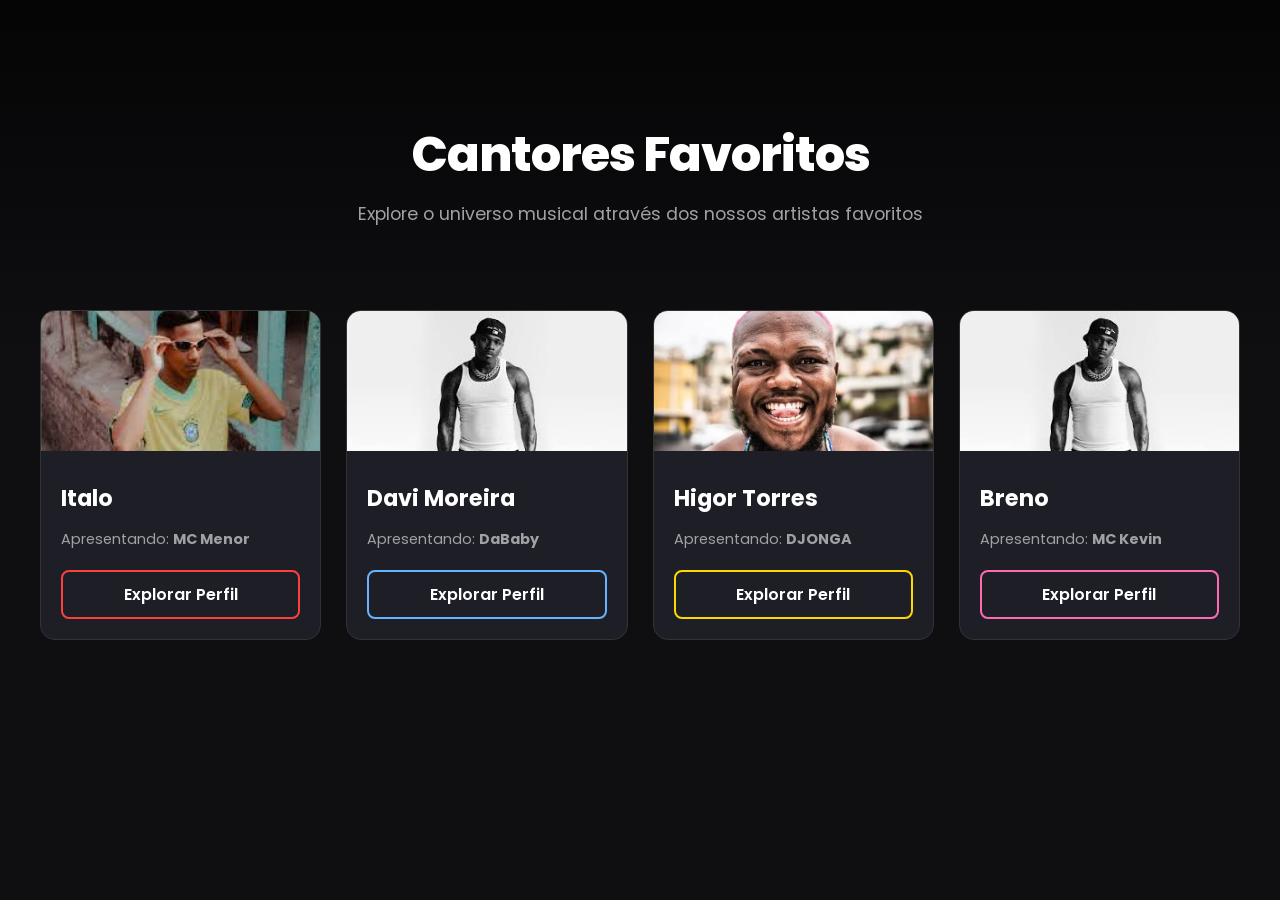
==== index.html @ 3daf4bfa "primeiro commit" ====
<!DOCTYPE html>
<html lang="pt-BR">
<head>
    <meta charset="UTF-8">
    <meta name="viewport" content="width=device-width, initial-scale=1.0">
    <title>Cantores Favoritos🗣️</title>
    <link rel="stylesheet" href="style.css">
    <link href="https://fonts.googleapis.com/css2?family=Poppins:wght@300;400;600;800&display=swap" rel="stylesheet">
</head>
<body>

    <header class="main-header">
        <div class="overlay">
            <h1>Cantores Favoritos</h1>
            <h2>Explore o universo musical através dos nossos artistas favoritos</h2>
        </div>
    </header>

    <main class="container">
        <section class="grid-alunos">

            <article class="card card-menor">
                <div class="card-image1" style="background-image: url('./img/menor.jpg');"></div>
                <div class="card-content">
                    <h3>Italo</h3>
                    <p>Apresentando: <strong>MC Menor</strong></p>
                    <a href="./pages/aluno1.html" class="btn-visitar">Explorar Perfil</a>
                </div>
            </article>

            <article class="card card-dababy">
                <div class="card-image2" style="background-image: url('./img/dababymenu.jpg');"></div>
                <div class="card-content">
                    <h3>Davi Moreira</h3>
                    <p>Apresentando: <strong>DaBaby</strong></p>
                    <a href="./pages/aluno2.html" class="btn-visitar">Explorar Perfil</a>
                </div>
            </article>

            <article class="card card-djonga">
                <div class="card-image3" style="background-image: url('./img/DJONGAmenu.webp');"></div>
                <div class="card-content">
                    <h3>Higor Torres</h3>
                    <p>Apresentando: <strong>DJONGA</strong></p>
                    <a href="./pages/aluno3.html" class="btn-visitar">Explorar Perfil</a>
                </div>
            </article>

            <article class="card card-kevin">
                <div class="card-image4" style="background-image: url('./img/dababymenu.jpg');"></div>
                <div class="card-content">
                    <h3>Breno</h3>
                    <p>Apresentando: <strong>MC Kevin</strong></p>
                    <a href="./pages/italo.html" class="btn-visitar">Explorar Perfil</a>
                </div>
            </article>

        </section>
    </main>

 
</body>
</html>
---- style.css ----
body {
    background-color: #0f0f12;
    color: #ffffff;
    font-family: 'Poppins', sans-serif;
    overflow-x: hidden;
    margin: 0;
}

.main-header {
    height: 40vh;
    background: linear-gradient(rgba(0,0,0,0.7), rgba(15,15,18,1)), 
                url('https://images.unsplash.com/photo-1493225255756-d9584f8606e9?auto=format&fit=crop&w=1350&q=80') center/cover;
    display: flex;
    align-items: center;
    justify-content: center;
    text-align: center;
}

.main-header h1 {
    font-size: 3rem;
    font-weight: 800;
    letter-spacing: -1px;
    margin: 0;
}

.main-header h2 {
    color: #a0a0a5;
    font-size: 1.1rem;
    font-weight: 400;
    margin-top: 10px;
}

.container {
    max-width: 1200px;
    margin: -50px auto 50px;
    padding: 0 20px;
}

.grid-alunos {
    display: grid;
    grid-template-columns: repeat(auto-fit, minmax(250px, 1fr));
    gap: 25px;
}

.card {
    background: #1e1e26;
    border-radius: 15px;
    overflow: hidden;
    border: 1px solid #333;
    transition: all 0.3s ease;
    display: flex;
    flex-direction: column;
}

.card:hover {
    transform: translateY(-10px);
}

.card-image1, .card-image2, .card-image3, .card-image4 {
    height: 140px;
    background-color: #2a2a35;
    background-size: cover;
    background-position: center;
}

.card-content {
    padding: 20px;
}

.card h3 {
    margin: 10px 0 5px;
    font-size: 1.4rem;
    color: #ffffff;
}

.card p {
    color: #a0a0a5;
    font-size: 0.9rem;
    margin-bottom: 20px;
}

.btn-visitar {
    display: inline-block;
    width: 100%;
    box-sizing: border-box;
    text-align: center;
    background: transparent;
    color: #ffffff;
    border: 2px solid #ffffff;
    padding: 10px;
    border-radius: 8px;
    text-decoration: none;
    font-weight: 600;
    transition: all 0.3s ease;
}

.card-menor:hover {
    border-color: #ff3e3e;
    box-shadow: 0 10px 30px rgba(255, 62, 62, 0.3);
}
.card-menor .btn-visitar { border-color: #ff3e3e; }
.card-menor .btn-visitar:hover { background: #ff3e3e; }

.card-dababy:hover {
    border-color: #66b3ff;
    box-shadow: 0 10px 30px rgba(102, 179, 255, 0.3);
}
.card-dababy .btn-visitar { border-color: #66b3ff; }
.card-dababy .btn-visitar:hover { background: #66b3ff; }

.card-djonga:hover {
    border-color: #FFD700;
    box-shadow: 0 10px 30px rgba(255, 215, 0, 0.3);
}
.card-djonga .btn-visitar { border-color: #FFD700; }
.card-djonga .btn-visitar:hover { background: #FFD700; }

.card-kevin:hover {
    border-color: #ff69b4;
    box-shadow: 0 10px 30px rgba(255, 105, 180, 0.3);
}
.card-kevin .btn-visitar { border-color: #ff69b4; }
.card-kevin .btn-visitar:hover { background: #ff69b4; }

.main-footer {
    text-align: center;
    padding: 40px;
    border-top: 1px solid #222;
    color: #a0a0a5;
    font-size: 0.9rem;
}
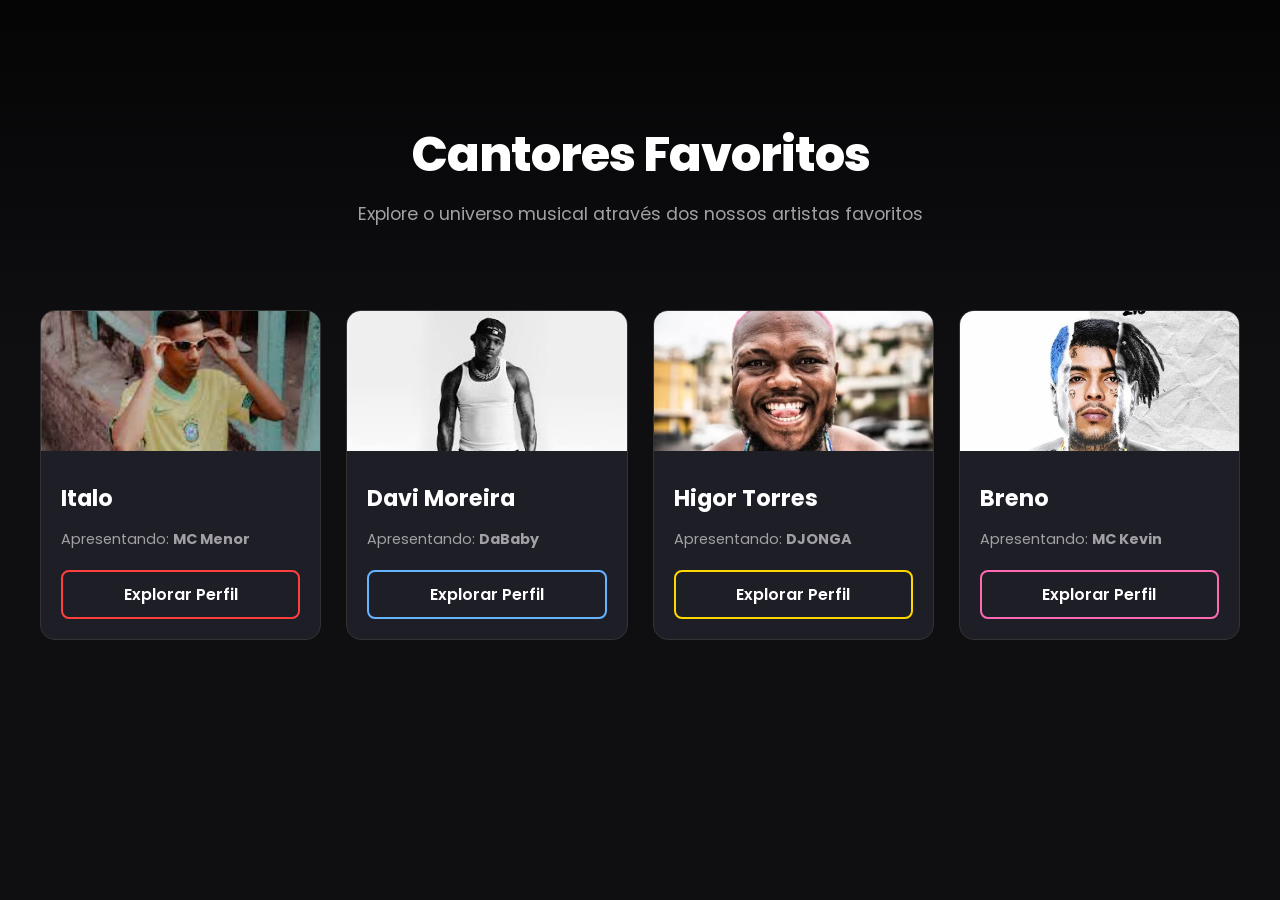
==== commit 601cf1f7: "primeiro commit" ====
--- a/index.html
+++ b/index.html
@@ -47,11 +47,11 @@
             </article>
 
             <article class="card card-kevin">
-                <div class="card-image4" style="background-image: url('./img/dababymenu.jpg');"></div>
+                <div class="card-image4" style="background-image: url('./img/presente2.jpg');"></div>
                 <div class="card-content">
                     <h3>Breno</h3>
                     <p>Apresentando: <strong>MC Kevin</strong></p>
-                    <a href="./pages/italo.html" class="btn-visitar">Explorar Perfil</a>
+                    <a href="./pages/aluno4.html" class="btn-visitar">Explorar Perfil</a>
                 </div>
             </article>
 
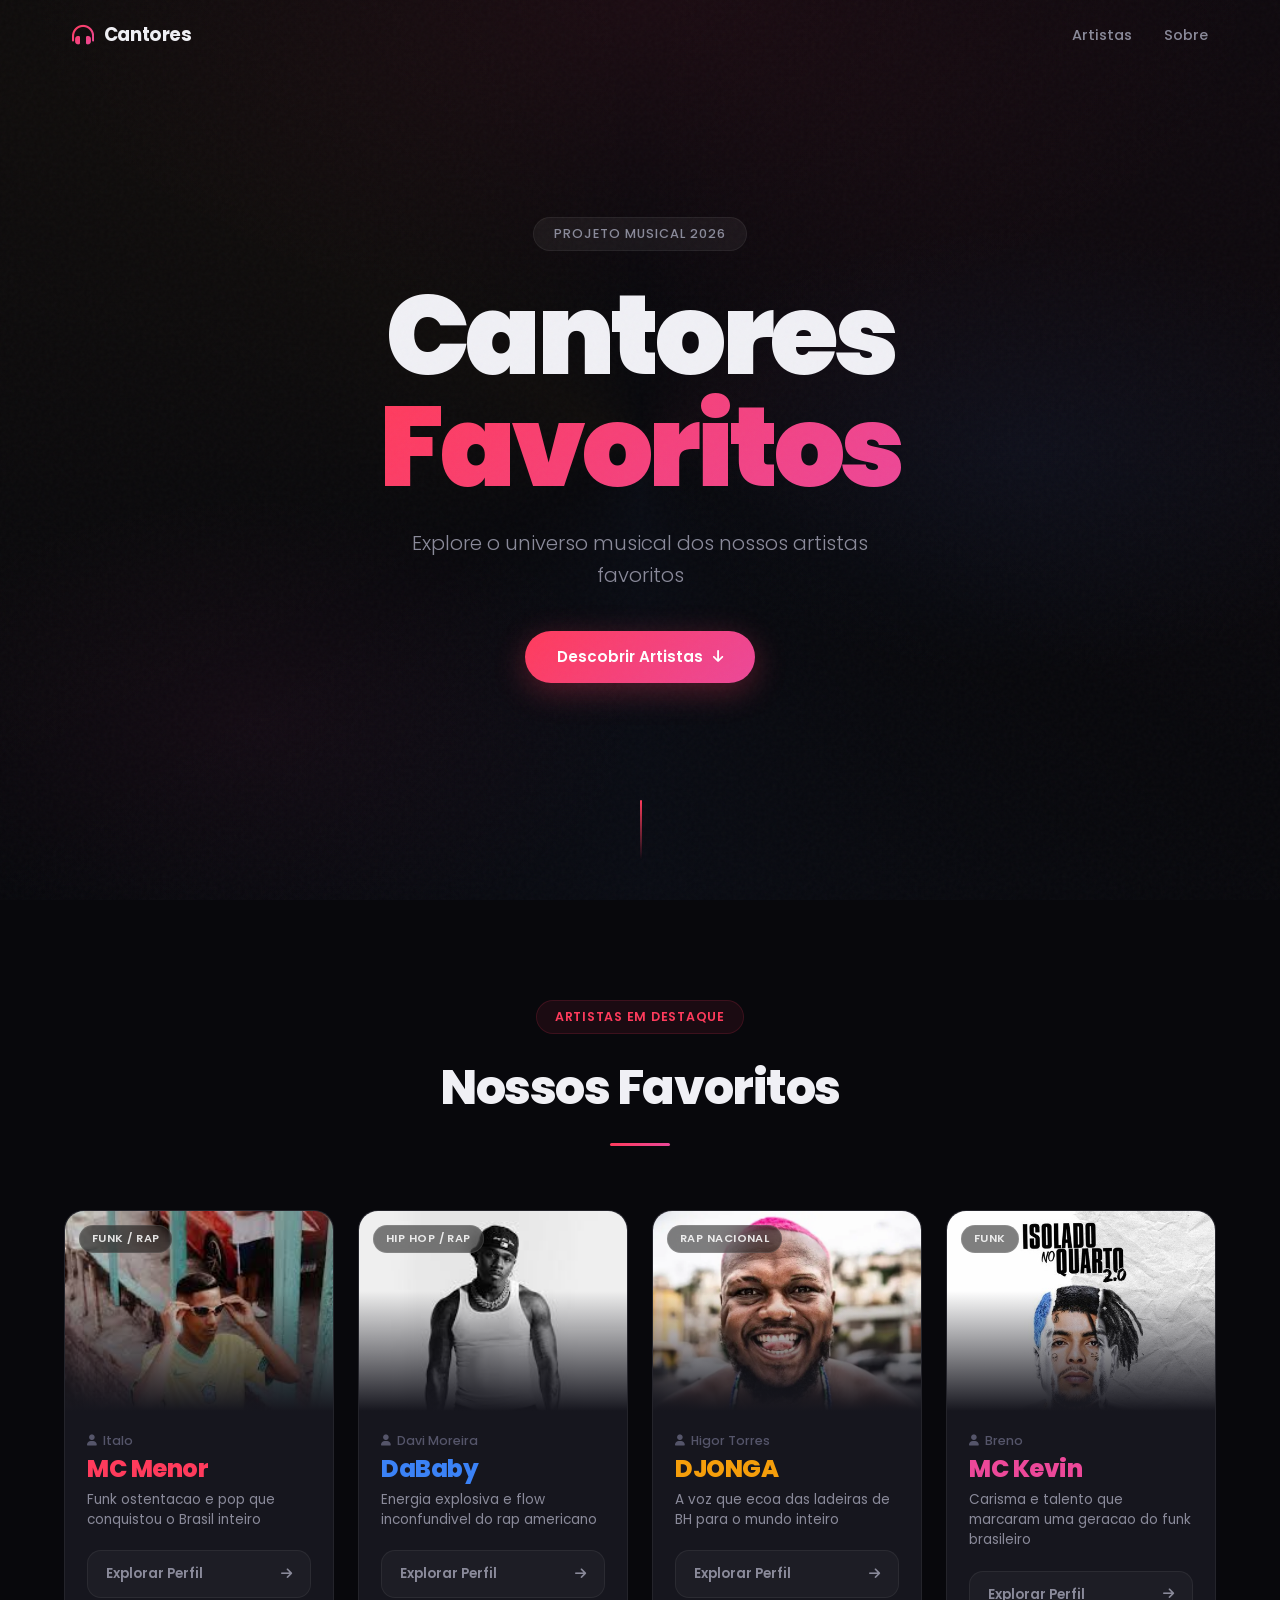
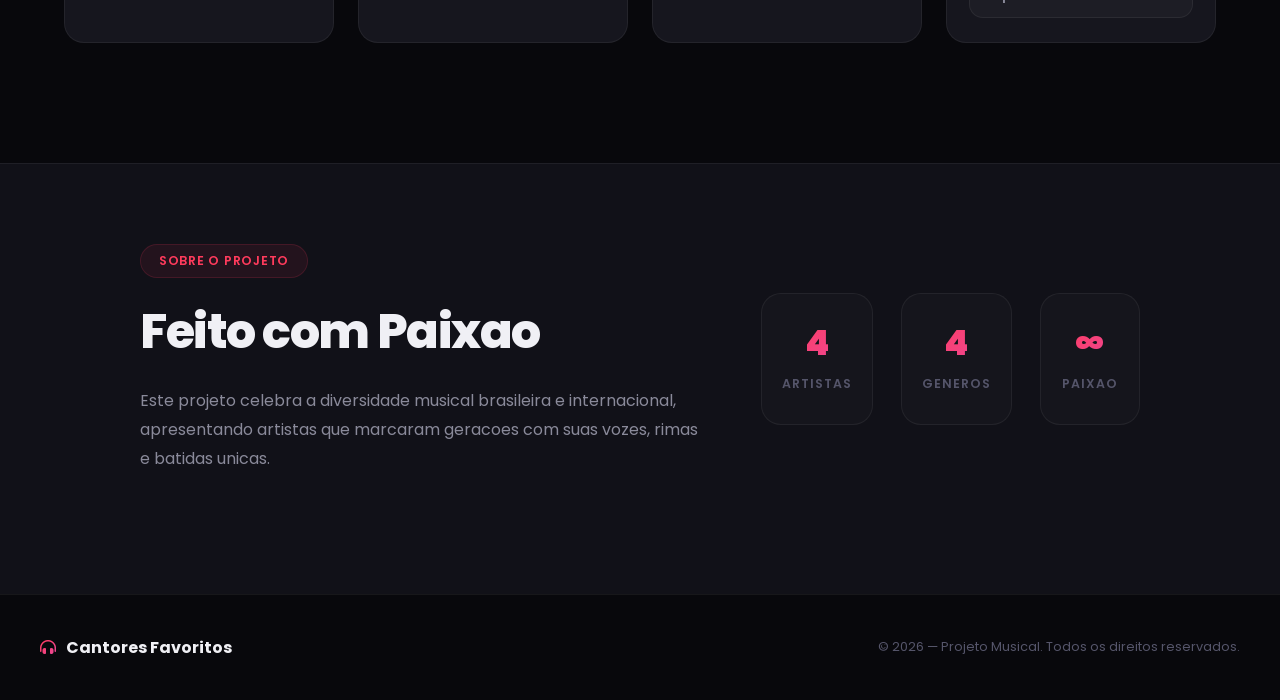
==== commit b550ebd1: "feat: redesign profissional da pagina principal - HTML semantico com nav, header hero, sections e fo" ====
--- a/index.html
+++ b/index.html
@@ -3,61 +3,215 @@
 <head>
     <meta charset="UTF-8">
     <meta name="viewport" content="width=device-width, initial-scale=1.0">
-    <title>Cantores Favoritos🗣️</title>
+    <meta name="description" content="Cantores Favoritos - Explore o universo musical dos nossos artistas favoritos do cenário brasileiro e internacional.">
+    <title>Cantores Favoritos</title>
     <link rel="stylesheet" href="style.css">
-    <link href="https://fonts.googleapis.com/css2?family=Poppins:wght@300;400;600;800&display=swap" rel="stylesheet">
+    <link href="https://fonts.googleapis.com/css2?family=Poppins:wght@300;400;500;600;700;800;900&display=swap" rel="stylesheet">
+    <link rel="stylesheet" href="https://cdnjs.cloudflare.com/ajax/libs/font-awesome/6.5.1/css/all.min.css">
 </head>
 <body>
 
-    <header class="main-header">
-        <div class="overlay">
-            <h1>Cantores Favoritos</h1>
-            <h2>Explore o universo musical através dos nossos artistas favoritos</h2>
+    <div class="noise-overlay"></div>
+
+    <nav class="top-nav" id="topNav">
+        <div class="nav-inner">
+            <a href="#" class="nav-logo">
+                <i class="fas fa-headphones-alt"></i>
+                <span>Cantores</span>
+            </a>
+            <ul class="nav-menu">
+                <li><a href="#artistas">Artistas</a></li>
+                <li><a href="#sobre">Sobre</a></li>
+            </ul>
+        </div>
+    </nav>
+
+    <header class="hero-section">
+        <div class="hero-bg"></div>
+        <div class="hero-particles" id="particles"></div>
+        <div class="hero-content">
+            <span class="hero-badge">Projeto Musical 2026</span>
+            <h1 class="hero-title">
+                <span class="title-line">Cantores</span>
+                <span class="title-line title-accent">Favoritos</span>
+            </h1>
+            <p class="hero-subtitle">Explore o universo musical dos nossos artistas favoritos</p>
+            <a href="#artistas" class="hero-cta">
+                <span>Descobrir Artistas</span>
+                <i class="fas fa-arrow-down"></i>
+            </a>
+        </div>
+        <div class="hero-scroll-indicator">
+            <div class="scroll-line"></div>
         </div>
     </header>
 
-    <main class="container">
-        <section class="grid-alunos">
-
-            <article class="card card-menor">
-                <div class="card-image1" style="background-image: url('./img/menor.jpg');"></div>
-                <div class="card-content">
-                    <h3>Italo</h3>
-                    <p>Apresentando: <strong>MC Menor</strong></p>
-                    <a href="./pages/aluno1.html" class="btn-visitar">Explorar Perfil</a>
+    <main>
+        <section class="artists-section" id="artistas">
+            <div class="section-header">
+                <span class="section-tag">Artistas em Destaque</span>
+                <h2 class="section-title">Nossos Favoritos</h2>
+                <div class="section-divider"></div>
+            </div>
+
+            <div class="cards-grid">
+
+                <article class="artist-card" data-accent="red">
+                    <div class="card-glow"></div>
+                    <div class="card-image-wrapper">
+                        <div class="card-image" style="background-image: url('./img/menor.jpg');"></div>
+                        <div class="card-image-overlay"></div>
+                        <span class="card-genre">Funk / Rap</span>
+                    </div>
+                    <div class="card-body">
+                        <div class="card-info">
+                            <span class="card-presenter">
+                                <i class="fas fa-user"></i> Italo
+                            </span>
+                            <h3 class="card-artist-name">MC Menor</h3>
+                            <p class="card-description">Funk ostentacao e pop que conquistou o Brasil inteiro</p>
+                        </div>
+                        <a href="./pages/aluno1.html" class="card-link">
+                            <span>Explorar Perfil</span>
+                            <i class="fas fa-arrow-right"></i>
+                        </a>
+                    </div>
+                </article>
+
+                <article class="artist-card" data-accent="blue">
+                    <div class="card-glow"></div>
+                    <div class="card-image-wrapper">
+                        <div class="card-image" style="background-image: url('./img/dababymenu.jpg');"></div>
+                        <div class="card-image-overlay"></div>
+                        <span class="card-genre">Hip Hop / Rap</span>
+                    </div>
+                    <div class="card-body">
+                        <div class="card-info">
+                            <span class="card-presenter">
+                                <i class="fas fa-user"></i> Davi Moreira
+                            </span>
+                            <h3 class="card-artist-name">DaBaby</h3>
+                            <p class="card-description">Energia explosiva e flow inconfundivel do rap americano</p>
+                        </div>
+                        <a href="./pages/aluno2.html" class="card-link">
+                            <span>Explorar Perfil</span>
+                            <i class="fas fa-arrow-right"></i>
+                        </a>
+                    </div>
+                </article>
+
+                <article class="artist-card" data-accent="gold">
+                    <div class="card-glow"></div>
+                    <div class="card-image-wrapper">
+                        <div class="card-image" style="background-image: url('./img/DJONGAmenu.webp');"></div>
+                        <div class="card-image-overlay"></div>
+                        <span class="card-genre">Rap Nacional</span>
+                    </div>
+                    <div class="card-body">
+                        <div class="card-info">
+                            <span class="card-presenter">
+                                <i class="fas fa-user"></i> Higor Torres
+                            </span>
+                            <h3 class="card-artist-name">DJONGA</h3>
+                            <p class="card-description">A voz que ecoa das ladeiras de BH para o mundo inteiro</p>
+                        </div>
+                        <a href="./pages/aluno3.html" class="card-link">
+                            <span>Explorar Perfil</span>
+                            <i class="fas fa-arrow-right"></i>
+                        </a>
+                    </div>
+                </article>
+
+                <article class="artist-card" data-accent="pink">
+                    <div class="card-glow"></div>
+                    <div class="card-image-wrapper">
+                        <div class="card-image" style="background-image: url('./img/presente2.jpg');"></div>
+                        <div class="card-image-overlay"></div>
+                        <span class="card-genre">Funk</span>
+                    </div>
+                    <div class="card-body">
+                        <div class="card-info">
+                            <span class="card-presenter">
+                                <i class="fas fa-user"></i> Breno
+                            </span>
+                            <h3 class="card-artist-name">MC Kevin</h3>
+                            <p class="card-description">Carisma e talento que marcaram uma geracao do funk brasileiro</p>
+                        </div>
+                        <a href="./pages/aluno4.html" class="card-link">
+                            <span>Explorar Perfil</span>
+                            <i class="fas fa-arrow-right"></i>
+                        </a>
+                    </div>
+                </article>
+
+            </div>
+        </section>
+
+        <section class="about-section" id="sobre">
+            <div class="about-content">
+                <div class="about-text">
+                    <span class="section-tag">Sobre o Projeto</span>
+                    <h2 class="section-title">Feito com Paixao</h2>
+                    <p>Este projeto celebra a diversidade musical brasileira e internacional, apresentando artistas que marcaram geracoes com suas vozes, rimas e batidas unicas.</p>
                 </div>
-            </article>
-
-            <article class="card card-dababy">
-                <div class="card-image2" style="background-image: url('./img/dababymenu.jpg');"></div>
-                <div class="card-content">
-                    <h3>Davi Moreira</h3>
-                    <p>Apresentando: <strong>DaBaby</strong></p>
-                    <a href="./pages/aluno2.html" class="btn-visitar">Explorar Perfil</a>
+                <div class="about-stats">
+                    <div class="stat-item">
+                        <span class="stat-number">4</span>
+                        <span class="stat-label">Artistas</span>
+                    </div>
+                    <div class="stat-item">
+                        <span class="stat-number">4</span>
+                        <span class="stat-label">Generos</span>
+                    </div>
+                    <div class="stat-item">
+                        <span class="stat-number">&infin;</span>
+                        <span class="stat-label">Paixao</span>
+                    </div>
                 </div>
-            </article>
-
-            <article class="card card-djonga">
-                <div class="card-image3" style="background-image: url('./img/DJONGAmenu.webp');"></div>
-                <div class="card-content">
-                    <h3>Higor Torres</h3>
-                    <p>Apresentando: <strong>DJONGA</strong></p>
-                    <a href="./pages/aluno3.html" class="btn-visitar">Explorar Perfil</a>
-                </div>
-            </article>
-
-            <article class="card card-kevin">
-                <div class="card-image4" style="background-image: url('./img/presente2.jpg');"></div>
-                <div class="card-content">
-                    <h3>Breno</h3>
-                    <p>Apresentando: <strong>MC Kevin</strong></p>
-                    <a href="./pages/aluno4.html" class="btn-visitar">Explorar Perfil</a>
-                </div>
-            </article>
-
+            </div>
         </section>
     </main>
 
- 
+    <footer class="main-footer">
+        <div class="footer-inner">
+            <div class="footer-brand">
+                <i class="fas fa-headphones-alt"></i>
+                <span>Cantores Favoritos</span>
+            </div>
+            <p class="footer-copy">&copy; 2026 &mdash; Projeto Musical. Todos os direitos reservados.</p>
+        </div>
+    </footer>
+
+    <script>
+    document.addEventListener('DOMContentLoaded', () => {
+        const nav = document.getElementById('topNav');
+        window.addEventListener('scroll', () => {
+            nav.classList.toggle('scrolled', window.scrollY > 50);
+        });
+
+        const observer = new IntersectionObserver((entries) => {
+            entries.forEach(entry => {
+                if (entry.isIntersecting) {
+                    entry.target.classList.add('visible');
+                }
+            });
+        }, { threshold: 0.1, rootMargin: '0px 0px -50px 0px' });
+
+        document.querySelectorAll('.artist-card, .section-header, .about-content').forEach(el => {
+            observer.observe(el);
+        });
+
+        document.querySelectorAll('a[href^="#"]').forEach(anchor => {
+            anchor.addEventListener('click', function(e) {
+                e.preventDefault();
+                const target = document.querySelector(this.getAttribute('href'));
+                if (target) {
+                    target.scrollIntoView({ behavior: 'smooth', block: 'start' });
+                }
+            });
+        });
+    });
+    </script>
+
 </body>
-</html>+</html>
--- a/style.css
+++ b/style.css
@@ -1,131 +1,748 @@
+/* ============================================
+   CANTORES FAVORITOS - Professional Design
+   ============================================ */
+
+/* --- Reset & Base --- */
+*, *::before, *::after {
+    margin: 0;
+    padding: 0;
+    box-sizing: border-box;
+}
+
+:root {
+    --bg-primary: #08080c;
+    --bg-secondary: #111118;
+    --bg-card: #16161e;
+    --bg-card-hover: #1c1c28;
+    --text-primary: #f0f0f5;
+    --text-secondary: #8a8a9a;
+    --text-muted: #55556a;
+    --border-color: rgba(255, 255, 255, 0.06);
+    --border-hover: rgba(255, 255, 255, 0.12);
+
+    --accent-red: #ff3b5c;
+    --accent-red-glow: rgba(255, 59, 92, 0.25);
+    --accent-blue: #3b82f6;
+    --accent-blue-glow: rgba(59, 130, 246, 0.25);
+    --accent-gold: #f59e0b;
+    --accent-gold-glow: rgba(245, 158, 11, 0.25);
+    --accent-pink: #ec4899;
+    --accent-pink-glow: rgba(236, 72, 153, 0.25);
+
+    --radius-sm: 8px;
+    --radius-md: 14px;
+    --radius-lg: 20px;
+    --radius-xl: 28px;
+
+    --transition-fast: 0.2s cubic-bezier(0.4, 0, 0.2, 1);
+    --transition-normal: 0.35s cubic-bezier(0.4, 0, 0.2, 1);
+    --transition-smooth: 0.5s cubic-bezier(0.22, 1, 0.36, 1);
+}
+
+html {
+    scroll-behavior: smooth;
+    -webkit-font-smoothing: antialiased;
+    -moz-osx-font-smoothing: grayscale;
+}
+
 body {
-    background-color: #0f0f12;
-    color: #ffffff;
-    font-family: 'Poppins', sans-serif;
+    background-color: var(--bg-primary);
+    color: var(--text-primary);
+    font-family: 'Poppins', -apple-system, BlinkMacSystemFont, sans-serif;
     overflow-x: hidden;
-    margin: 0;
-}
-
-.main-header {
-    height: 40vh;
-    background: linear-gradient(rgba(0,0,0,0.7), rgba(15,15,18,1)), 
-                url('https://images.unsplash.com/photo-1493225255756-d9584f8606e9?auto=format&fit=crop&w=1350&q=80') center/cover;
+    line-height: 1.6;
+}
+
+/* --- Noise Overlay --- */
+.noise-overlay {
+    position: fixed;
+    top: 0;
+    left: 0;
+    width: 100%;
+    height: 100%;
+    pointer-events: none;
+    z-index: 9999;
+    opacity: 0.03;
+    background-image: url("data:image/svg+xml,%3Csvg viewBox='0 0 256 256' xmlns='http://www.w3.org/2000/svg'%3E%3Cfilter id='noise'%3E%3CfeTurbulence type='fractalNoise' baseFrequency='0.9' numOctaves='4' stitchTiles='stitch'/%3E%3C/filter%3E%3Crect width='100%25' height='100%25' filter='url(%23noise)'/%3E%3C/svg%3E");
+}
+
+/* --- Navigation --- */
+.top-nav {
+    position: fixed;
+    top: 0;
+    left: 0;
+    right: 0;
+    z-index: 1000;
+    padding: 20px 0;
+    transition: var(--transition-normal);
+}
+
+.top-nav.scrolled {
+    background: rgba(8, 8, 12, 0.85);
+    backdrop-filter: blur(20px);
+    -webkit-backdrop-filter: blur(20px);
+    padding: 12px 0;
+    border-bottom: 1px solid var(--border-color);
+}
+
+.nav-inner {
+    max-width: 1200px;
+    margin: 0 auto;
+    padding: 0 32px;
+    display: flex;
+    align-items: center;
+    justify-content: space-between;
+}
+
+.nav-logo {
+    display: flex;
+    align-items: center;
+    gap: 10px;
+    text-decoration: none;
+    color: var(--text-primary);
+    font-weight: 700;
+    font-size: 1.15rem;
+    letter-spacing: -0.02em;
+}
+
+.nav-logo i {
+    font-size: 1.4rem;
+    background: linear-gradient(135deg, var(--accent-red), var(--accent-pink));
+    -webkit-background-clip: text;
+    -webkit-text-fill-color: transparent;
+    background-clip: text;
+}
+
+.nav-menu {
+    list-style: none;
+    display: flex;
+    gap: 32px;
+}
+
+.nav-menu a {
+    text-decoration: none;
+    color: var(--text-secondary);
+    font-size: 0.9rem;
+    font-weight: 500;
+    transition: var(--transition-fast);
+    position: relative;
+}
+
+.nav-menu a::after {
+    content: '';
+    position: absolute;
+    bottom: -4px;
+    left: 0;
+    width: 0;
+    height: 2px;
+    background: linear-gradient(90deg, var(--accent-red), var(--accent-pink));
+    border-radius: 2px;
+    transition: var(--transition-normal);
+}
+
+.nav-menu a:hover {
+    color: var(--text-primary);
+}
+
+.nav-menu a:hover::after {
+    width: 100%;
+}
+
+/* --- Hero Section --- */
+.hero-section {
+    position: relative;
+    min-height: 100vh;
     display: flex;
     align-items: center;
     justify-content: center;
+    overflow: hidden;
+}
+
+.hero-bg {
+    position: absolute;
+    inset: 0;
+    background:
+        radial-gradient(ellipse 80% 60% at 50% 0%, rgba(255, 59, 92, 0.08) 0%, transparent 60%),
+        radial-gradient(ellipse 60% 50% at 80% 50%, rgba(59, 130, 246, 0.06) 0%, transparent 50%),
+        radial-gradient(ellipse 60% 50% at 20% 80%, rgba(236, 72, 153, 0.05) 0%, transparent 50%);
+}
+
+.hero-bg::before {
+    content: '';
+    position: absolute;
+    top: -50%;
+    left: -50%;
+    width: 200%;
+    height: 200%;
+    background: conic-gradient(from 0deg at 50% 50%,
+        transparent 0deg,
+        rgba(255, 59, 92, 0.03) 60deg,
+        transparent 120deg,
+        rgba(59, 130, 246, 0.03) 180deg,
+        transparent 240deg,
+        rgba(245, 158, 11, 0.03) 300deg,
+        transparent 360deg
+    );
+    animation: heroRotate 30s linear infinite;
+}
+
+@keyframes heroRotate {
+    to { transform: rotate(360deg); }
+}
+
+.hero-content {
+    position: relative;
     text-align: center;
-}
-
-.main-header h1 {
-    font-size: 3rem;
-    font-weight: 800;
-    letter-spacing: -1px;
-    margin: 0;
-}
-
-.main-header h2 {
-    color: #a0a0a5;
-    font-size: 1.1rem;
-    font-weight: 400;
-    margin-top: 10px;
-}
-
-.container {
-    max-width: 1200px;
-    margin: -50px auto 50px;
-    padding: 0 20px;
-}
-
-.grid-alunos {
-    display: grid;
-    grid-template-columns: repeat(auto-fit, minmax(250px, 1fr));
-    gap: 25px;
-}
-
-.card {
-    background: #1e1e26;
-    border-radius: 15px;
-    overflow: hidden;
-    border: 1px solid #333;
-    transition: all 0.3s ease;
-    display: flex;
-    flex-direction: column;
-}
-
-.card:hover {
-    transform: translateY(-10px);
-}
-
-.card-image1, .card-image2, .card-image3, .card-image4 {
-    height: 140px;
-    background-color: #2a2a35;
-    background-size: cover;
-    background-position: center;
-}
-
-.card-content {
-    padding: 20px;
-}
-
-.card h3 {
-    margin: 10px 0 5px;
-    font-size: 1.4rem;
-    color: #ffffff;
-}
-
-.card p {
-    color: #a0a0a5;
-    font-size: 0.9rem;
-    margin-bottom: 20px;
-}
-
-.btn-visitar {
+    z-index: 2;
+    padding: 0 24px;
+}
+
+.hero-badge {
     display: inline-block;
-    width: 100%;
-    box-sizing: border-box;
-    text-align: center;
-    background: transparent;
-    color: #ffffff;
-    border: 2px solid #ffffff;
-    padding: 10px;
-    border-radius: 8px;
+    padding: 6px 20px;
+    background: rgba(255, 255, 255, 0.05);
+    border: 1px solid var(--border-color);
+    border-radius: 100px;
+    font-size: 0.8rem;
+    font-weight: 500;
+    color: var(--text-secondary);
+    letter-spacing: 0.08em;
+    text-transform: uppercase;
+    margin-bottom: 28px;
+    animation: fadeInUp 0.8s ease-out 0.2s both;
+}
+
+.hero-title {
+    font-size: clamp(3rem, 10vw, 7rem);
+    font-weight: 900;
+    line-height: 1;
+    letter-spacing: -0.04em;
+    margin-bottom: 24px;
+    animation: fadeInUp 0.8s ease-out 0.4s both;
+}
+
+.title-line {
+    display: block;
+}
+
+.title-accent {
+    background: linear-gradient(135deg, var(--accent-red), var(--accent-pink), var(--accent-blue));
+    -webkit-background-clip: text;
+    -webkit-text-fill-color: transparent;
+    background-clip: text;
+    background-size: 200% 200%;
+    animation: fadeInUp 0.8s ease-out 0.4s both, gradientShift 6s ease infinite;
+}
+
+@keyframes gradientShift {
+    0%, 100% { background-position: 0% 50%; }
+    50% { background-position: 100% 50%; }
+}
+
+.hero-subtitle {
+    font-size: clamp(1rem, 2vw, 1.25rem);
+    color: var(--text-secondary);
+    font-weight: 300;
+    max-width: 500px;
+    margin: 0 auto 40px;
+    animation: fadeInUp 0.8s ease-out 0.6s both;
+}
+
+.hero-cta {
+    display: inline-flex;
+    align-items: center;
+    gap: 10px;
+    padding: 14px 32px;
+    background: linear-gradient(135deg, var(--accent-red), var(--accent-pink));
+    color: #fff;
     text-decoration: none;
     font-weight: 600;
-    transition: all 0.3s ease;
-}
-
-.card-menor:hover {
-    border-color: #ff3e3e;
-    box-shadow: 0 10px 30px rgba(255, 62, 62, 0.3);
-}
-.card-menor .btn-visitar { border-color: #ff3e3e; }
-.card-menor .btn-visitar:hover { background: #ff3e3e; }
-
-.card-dababy:hover {
-    border-color: #66b3ff;
-    box-shadow: 0 10px 30px rgba(102, 179, 255, 0.3);
-}
-.card-dababy .btn-visitar { border-color: #66b3ff; }
-.card-dababy .btn-visitar:hover { background: #66b3ff; }
-
-.card-djonga:hover {
-    border-color: #FFD700;
-    box-shadow: 0 10px 30px rgba(255, 215, 0, 0.3);
-}
-.card-djonga .btn-visitar { border-color: #FFD700; }
-.card-djonga .btn-visitar:hover { background: #FFD700; }
-
-.card-kevin:hover {
-    border-color: #ff69b4;
-    box-shadow: 0 10px 30px rgba(255, 105, 180, 0.3);
-}
-.card-kevin .btn-visitar { border-color: #ff69b4; }
-.card-kevin .btn-visitar:hover { background: #ff69b4; }
-
+    font-size: 0.95rem;
+    border-radius: 100px;
+    transition: var(--transition-normal);
+    animation: fadeInUp 0.8s ease-out 0.8s both;
+    box-shadow: 0 8px 32px rgba(255, 59, 92, 0.3);
+}
+
+.hero-cta:hover {
+    transform: translateY(-3px);
+    box-shadow: 0 12px 40px rgba(255, 59, 92, 0.45);
+}
+
+.hero-cta i {
+    font-size: 0.85rem;
+    animation: bounceDown 2s ease-in-out infinite;
+}
+
+@keyframes bounceDown {
+    0%, 100% { transform: translateY(0); }
+    50% { transform: translateY(4px); }
+}
+
+.hero-scroll-indicator {
+    position: absolute;
+    bottom: 40px;
+    left: 50%;
+    transform: translateX(-50%);
+    animation: fadeInUp 0.8s ease-out 1.2s both;
+}
+
+.scroll-line {
+    width: 2px;
+    height: 60px;
+    background: linear-gradient(to bottom, var(--accent-red), transparent);
+    border-radius: 2px;
+    animation: scrollPulse 2s ease-in-out infinite;
+}
+
+@keyframes scrollPulse {
+    0%, 100% { opacity: 0.3; height: 60px; }
+    50% { opacity: 0.8; height: 40px; }
+}
+
+@keyframes fadeInUp {
+    from {
+        opacity: 0;
+        transform: translateY(30px);
+    }
+    to {
+        opacity: 1;
+        transform: translateY(0);
+    }
+}
+
+/* --- Section Styles --- */
+.artists-section {
+    padding: 100px 24px 120px;
+    max-width: 1200px;
+    margin: 0 auto;
+}
+
+.section-header {
+    text-align: center;
+    margin-bottom: 64px;
+    opacity: 0;
+    transform: translateY(30px);
+    transition: var(--transition-smooth);
+}
+
+.section-header.visible {
+    opacity: 1;
+    transform: translateY(0);
+}
+
+.section-tag {
+    display: inline-block;
+    padding: 6px 18px;
+    background: rgba(255, 59, 92, 0.08);
+    border: 1px solid rgba(255, 59, 92, 0.15);
+    border-radius: 100px;
+    font-size: 0.78rem;
+    font-weight: 600;
+    color: var(--accent-red);
+    letter-spacing: 0.06em;
+    text-transform: uppercase;
+    margin-bottom: 16px;
+}
+
+.section-title {
+    font-size: clamp(2rem, 5vw, 3rem);
+    font-weight: 800;
+    letter-spacing: -0.03em;
+    margin-bottom: 16px;
+}
+
+.section-divider {
+    width: 60px;
+    height: 3px;
+    background: linear-gradient(90deg, var(--accent-red), var(--accent-pink));
+    border-radius: 3px;
+    margin: 0 auto;
+}
+
+/* --- Cards Grid --- */
+.cards-grid {
+    display: grid;
+    grid-template-columns: repeat(4, 1fr);
+    gap: 24px;
+}
+
+/* --- Artist Card --- */
+.artist-card {
+    position: relative;
+    background: var(--bg-card);
+    border-radius: var(--radius-lg);
+    overflow: hidden;
+    border: 1px solid var(--border-color);
+    transition: var(--transition-smooth);
+    opacity: 0;
+    transform: translateY(40px);
+    cursor: default;
+}
+
+.artist-card.visible {
+    opacity: 1;
+    transform: translateY(0);
+}
+
+.artist-card:nth-child(1) { transition-delay: 0.1s; }
+.artist-card:nth-child(2) { transition-delay: 0.2s; }
+.artist-card:nth-child(3) { transition-delay: 0.3s; }
+.artist-card:nth-child(4) { transition-delay: 0.4s; }
+
+.artist-card:hover {
+    transform: translateY(-8px);
+    border-color: var(--border-hover);
+    background: var(--bg-card-hover);
+}
+
+.card-glow {
+    position: absolute;
+    top: 0;
+    left: 0;
+    right: 0;
+    height: 200px;
+    opacity: 0;
+    transition: var(--transition-smooth);
+    pointer-events: none;
+    z-index: 0;
+}
+
+.artist-card:hover .card-glow {
+    opacity: 1;
+}
+
+[data-accent="red"] .card-glow {
+    background: radial-gradient(ellipse at top, var(--accent-red-glow) 0%, transparent 70%);
+}
+[data-accent="blue"] .card-glow {
+    background: radial-gradient(ellipse at top, var(--accent-blue-glow) 0%, transparent 70%);
+}
+[data-accent="gold"] .card-glow {
+    background: radial-gradient(ellipse at top, var(--accent-gold-glow) 0%, transparent 70%);
+}
+[data-accent="pink"] .card-glow {
+    background: radial-gradient(ellipse at top, var(--accent-pink-glow) 0%, transparent 70%);
+}
+
+/* Card Image */
+.card-image-wrapper {
+    position: relative;
+    height: 200px;
+    overflow: hidden;
+}
+
+.card-image {
+    width: 100%;
+    height: 100%;
+    background-size: cover;
+    background-position: center top;
+    transition: var(--transition-smooth);
+}
+
+.artist-card:hover .card-image {
+    transform: scale(1.08);
+}
+
+.card-image-overlay {
+    position: absolute;
+    inset: 0;
+    background: linear-gradient(
+        to bottom,
+        transparent 40%,
+        var(--bg-card) 100%
+    );
+}
+
+.card-genre {
+    position: absolute;
+    top: 14px;
+    left: 14px;
+    padding: 4px 12px;
+    background: rgba(0, 0, 0, 0.5);
+    backdrop-filter: blur(10px);
+    -webkit-backdrop-filter: blur(10px);
+    border: 1px solid rgba(255, 255, 255, 0.1);
+    border-radius: 100px;
+    font-size: 0.7rem;
+    font-weight: 600;
+    color: rgba(255, 255, 255, 0.85);
+    letter-spacing: 0.04em;
+    text-transform: uppercase;
+    z-index: 2;
+}
+
+/* Card Body */
+.card-body {
+    position: relative;
+    padding: 20px 22px 24px;
+    display: flex;
+    flex-direction: column;
+    gap: 20px;
+    z-index: 1;
+}
+
+.card-presenter {
+    display: flex;
+    align-items: center;
+    gap: 6px;
+    font-size: 0.78rem;
+    color: var(--text-muted);
+    font-weight: 500;
+}
+
+.card-presenter i {
+    font-size: 0.7rem;
+}
+
+.card-artist-name {
+    font-size: 1.5rem;
+    font-weight: 800;
+    letter-spacing: -0.02em;
+    margin: 4px 0 6px;
+    line-height: 1.2;
+}
+
+[data-accent="red"] .card-artist-name { color: var(--accent-red); }
+[data-accent="blue"] .card-artist-name { color: var(--accent-blue); }
+[data-accent="gold"] .card-artist-name { color: var(--accent-gold); }
+[data-accent="pink"] .card-artist-name { color: var(--accent-pink); }
+
+.card-description {
+    font-size: 0.85rem;
+    color: var(--text-secondary);
+    line-height: 1.5;
+}
+
+/* Card Link */
+.card-link {
+    display: flex;
+    align-items: center;
+    justify-content: space-between;
+    padding: 12px 18px;
+    background: rgba(255, 255, 255, 0.03);
+    border: 1px solid var(--border-color);
+    border-radius: var(--radius-md);
+    text-decoration: none;
+    color: var(--text-secondary);
+    font-size: 0.85rem;
+    font-weight: 600;
+    transition: var(--transition-normal);
+}
+
+.card-link i {
+    font-size: 0.8rem;
+    transition: var(--transition-fast);
+}
+
+[data-accent="red"] .card-link:hover {
+    background: rgba(255, 59, 92, 0.1);
+    border-color: rgba(255, 59, 92, 0.3);
+    color: var(--accent-red);
+}
+[data-accent="blue"] .card-link:hover {
+    background: rgba(59, 130, 246, 0.1);
+    border-color: rgba(59, 130, 246, 0.3);
+    color: var(--accent-blue);
+}
+[data-accent="gold"] .card-link:hover {
+    background: rgba(245, 158, 11, 0.1);
+    border-color: rgba(245, 158, 11, 0.3);
+    color: var(--accent-gold);
+}
+[data-accent="pink"] .card-link:hover {
+    background: rgba(236, 72, 153, 0.1);
+    border-color: rgba(236, 72, 153, 0.3);
+    color: var(--accent-pink);
+}
+
+.card-link:hover i {
+    transform: translateX(4px);
+}
+
+/* --- About Section --- */
+.about-section {
+    padding: 80px 24px 120px;
+    background: var(--bg-secondary);
+    border-top: 1px solid var(--border-color);
+}
+
+.about-content {
+    max-width: 1000px;
+    margin: 0 auto;
+    display: grid;
+    grid-template-columns: 1.5fr 1fr;
+    gap: 60px;
+    align-items: center;
+    opacity: 0;
+    transform: translateY(30px);
+    transition: var(--transition-smooth);
+}
+
+.about-content.visible {
+    opacity: 1;
+    transform: translateY(0);
+}
+
+.about-text p {
+    color: var(--text-secondary);
+    font-size: 1rem;
+    line-height: 1.8;
+    margin-top: 16px;
+}
+
+.about-stats {
+    display: flex;
+    gap: 28px;
+    justify-content: center;
+}
+
+.stat-item {
+    text-align: center;
+    padding: 28px 20px;
+    background: rgba(255, 255, 255, 0.02);
+    border: 1px solid var(--border-color);
+    border-radius: var(--radius-lg);
+    min-width: 100px;
+    transition: var(--transition-normal);
+}
+
+.stat-item:hover {
+    border-color: var(--border-hover);
+    background: rgba(255, 255, 255, 0.04);
+    transform: translateY(-4px);
+}
+
+.stat-number {
+    display: block;
+    font-size: 2.2rem;
+    font-weight: 900;
+    background: linear-gradient(135deg, var(--accent-red), var(--accent-pink));
+    -webkit-background-clip: text;
+    -webkit-text-fill-color: transparent;
+    background-clip: text;
+    line-height: 1.2;
+    margin-bottom: 6px;
+}
+
+.stat-label {
+    font-size: 0.78rem;
+    color: var(--text-muted);
+    text-transform: uppercase;
+    letter-spacing: 0.08em;
+    font-weight: 600;
+}
+
+/* --- Footer --- */
 .main-footer {
-    text-align: center;
-    padding: 40px;
-    border-top: 1px solid #222;
-    color: #a0a0a5;
-    font-size: 0.9rem;
-}+    padding: 40px 24px;
+    border-top: 1px solid var(--border-color);
+    background: var(--bg-primary);
+}
+
+.footer-inner {
+    max-width: 1200px;
+    margin: 0 auto;
+    display: flex;
+    align-items: center;
+    justify-content: space-between;
+}
+
+.footer-brand {
+    display: flex;
+    align-items: center;
+    gap: 10px;
+    font-weight: 700;
+    font-size: 1rem;
+    color: var(--text-primary);
+}
+
+.footer-brand i {
+    background: linear-gradient(135deg, var(--accent-red), var(--accent-pink));
+    -webkit-background-clip: text;
+    -webkit-text-fill-color: transparent;
+    background-clip: text;
+}
+
+.footer-copy {
+    font-size: 0.8rem;
+    color: var(--text-muted);
+}
+
+/* --- Responsive Design --- */
+@media (max-width: 1024px) {
+    .cards-grid {
+        grid-template-columns: repeat(2, 1fr);
+    }
+}
+
+@media (max-width: 768px) {
+    .cards-grid {
+        grid-template-columns: 1fr;
+        max-width: 420px;
+        margin: 0 auto;
+    }
+
+    .about-content {
+        grid-template-columns: 1fr;
+        gap: 40px;
+        text-align: center;
+    }
+
+    .footer-inner {
+        flex-direction: column;
+        gap: 12px;
+        text-align: center;
+    }
+
+    .hero-title {
+        font-size: clamp(2.5rem, 12vw, 5rem);
+    }
+
+    .nav-menu {
+        gap: 20px;
+    }
+
+    .artists-section {
+        padding: 60px 16px 80px;
+    }
+}
+
+@media (max-width: 480px) {
+    .nav-inner {
+        padding: 0 16px;
+    }
+
+    .hero-cta {
+        padding: 12px 24px;
+        font-size: 0.9rem;
+    }
+
+    .card-image-wrapper {
+        height: 180px;
+    }
+}
+
+/* --- Selection Color --- */
+::selection {
+    background: rgba(255, 59, 92, 0.3);
+    color: #fff;
+}
+
+/* --- Scrollbar --- */
+::-webkit-scrollbar {
+    width: 8px;
+}
+
+::-webkit-scrollbar-track {
+    background: var(--bg-primary);
+}
+
+::-webkit-scrollbar-thumb {
+    background: rgba(255, 255, 255, 0.1);
+    border-radius: 4px;
+}
+
+::-webkit-scrollbar-thumb:hover {
+    background: rgba(255, 255, 255, 0.2);
+}
